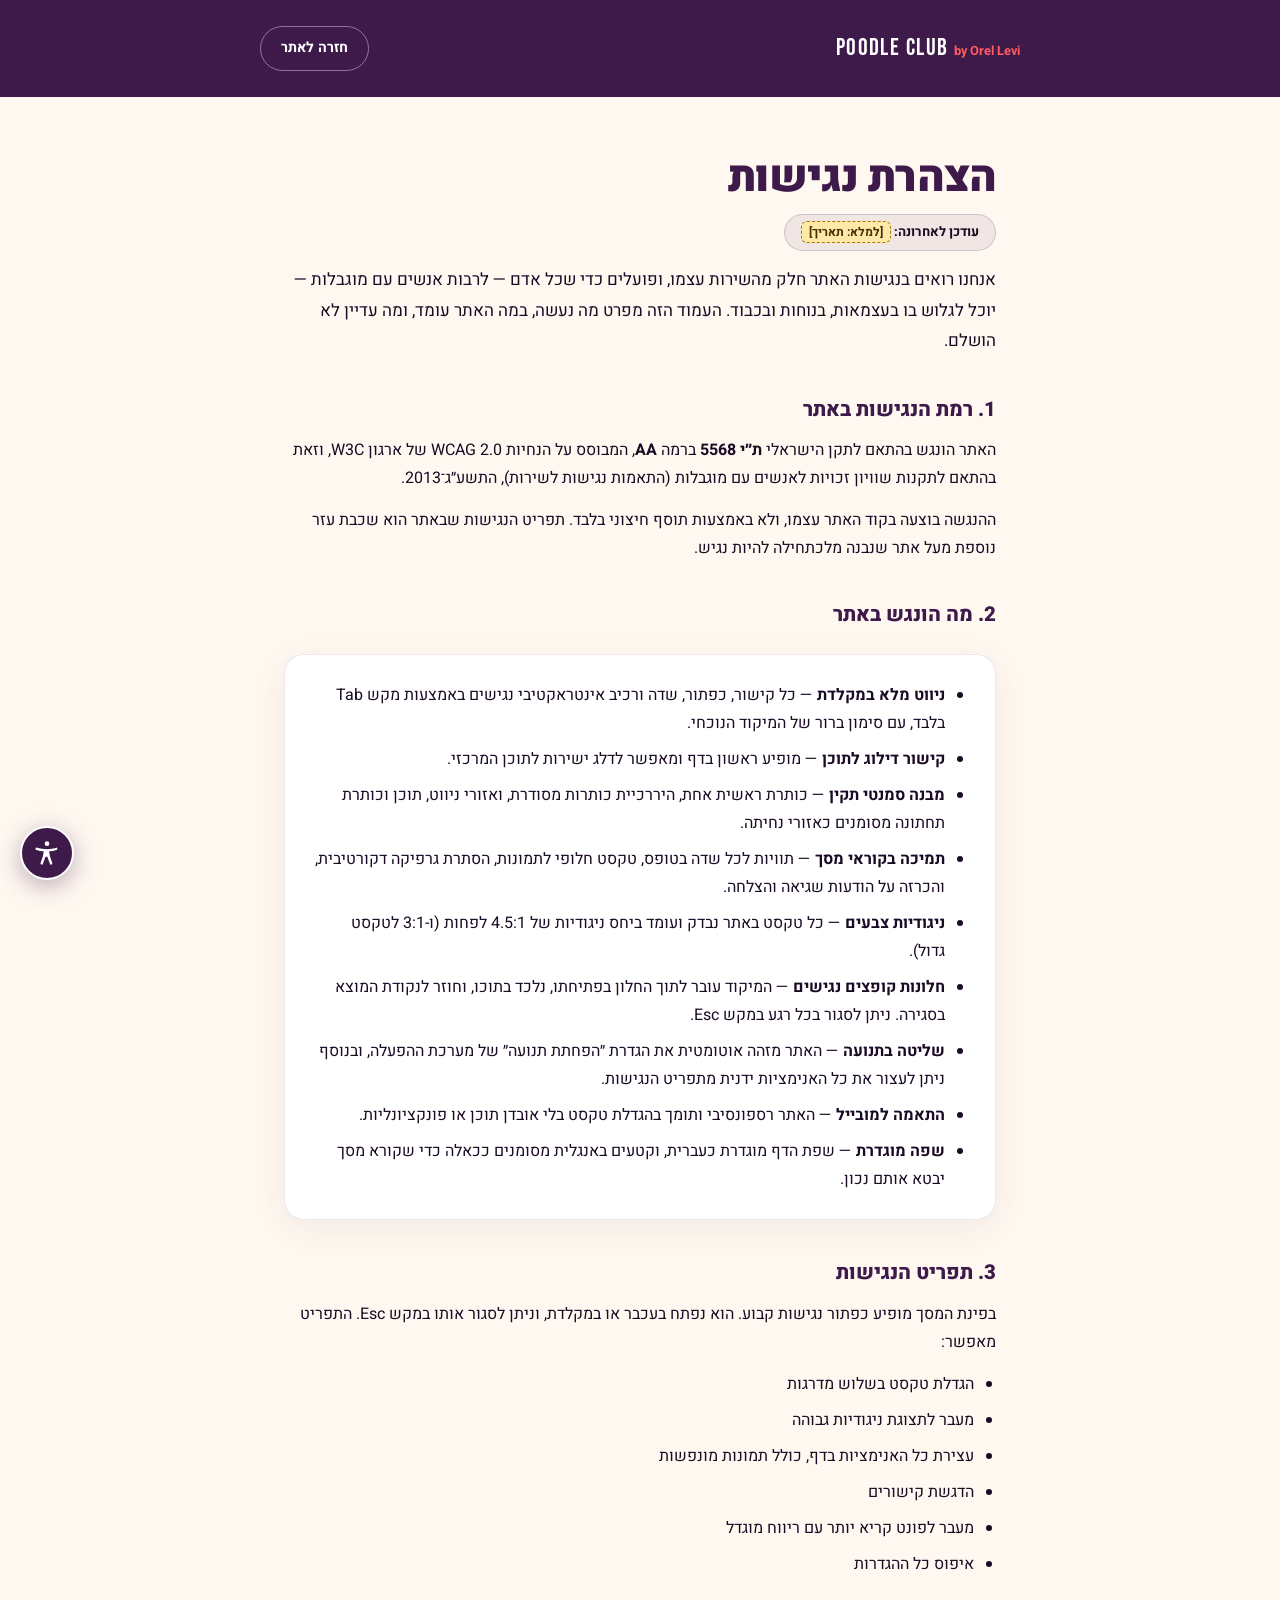
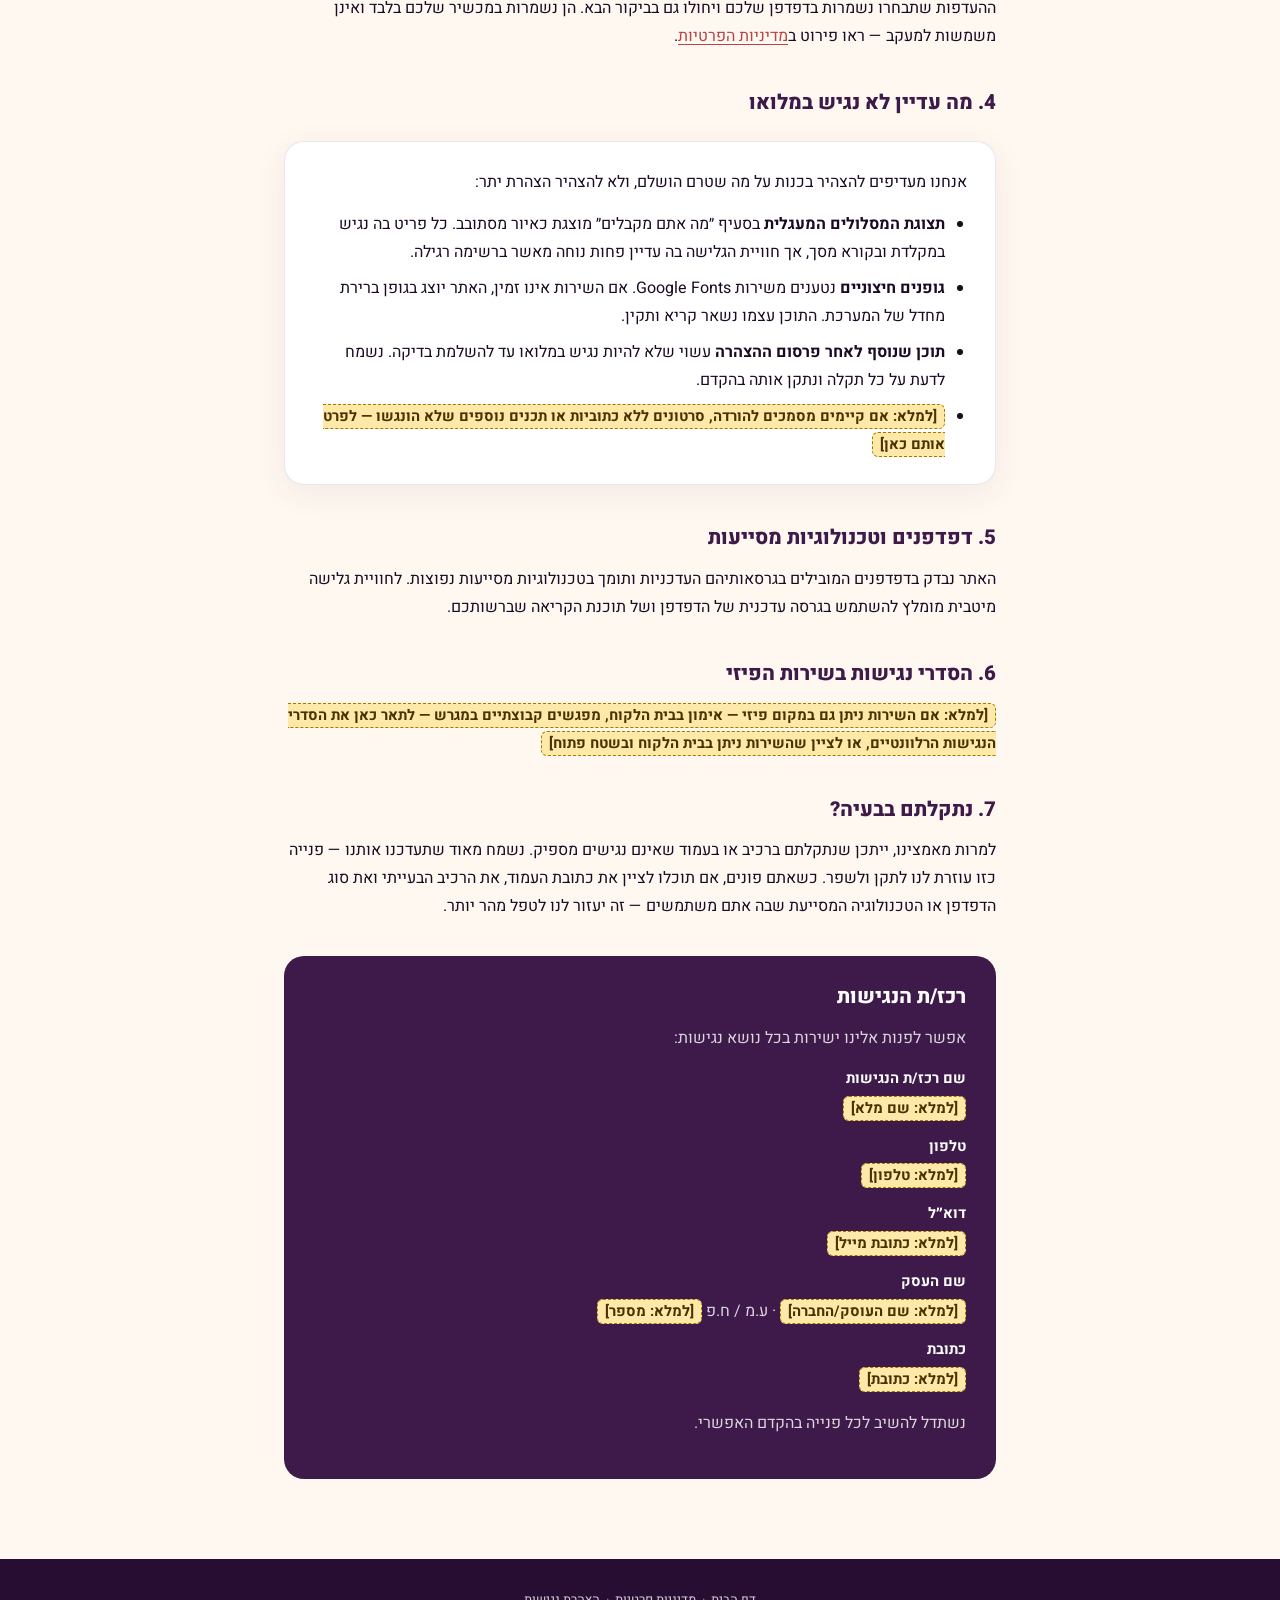
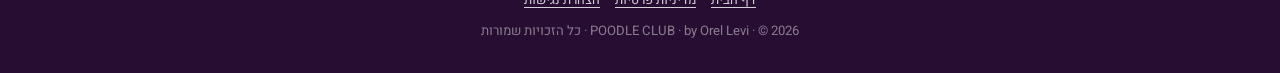
==== accessibility.html @ 8edc3bf0 "Legal compliance: accessibility, privacy and marketing consent Accessibility (IS 5568 / WCAG 2.0 AA)" ====
<!DOCTYPE html>
<html lang="he" dir="rtl">
<head>
  <meta charset="UTF-8">
  <meta name="viewport" content="width=device-width, initial-scale=1.0">
  <meta name="description" content="הצהרת הנגישות של Poodle Club by Orel Levi — רמת הנגישות באתר, מה הונגש, מה עדיין לא, ופרטי רכז הנגישות.">
  <meta name="robots" content="index, follow">
  <title>הצהרת נגישות | Poodle Club by Orel Levi</title>
  <link rel="preconnect" href="https://fonts.googleapis.com">
  <link rel="preconnect" href="https://fonts.gstatic.com" crossorigin>
  <link href="https://fonts.googleapis.com/css2?family=Bebas+Neue&family=Heebo:wght@300;400;500;700;900&display=swap" rel="stylesheet">
  <link rel="stylesheet" href="legal.css">
  <link rel="stylesheet" href="a11y.css">
</head>
<body>

<a class="skip-link" href="#main">דילוג לתוכן הראשי</a>

<header class="lg-head">
  <div class="lg-head-in">
    <div class="lg-logo"><span lang="en">POODLE CLUB</span> <em lang="en">by Orel Levi</em></div>
    <a class="lg-back" href="index.html">חזרה לאתר</a>
  </div>
</header>

<main class="lg-main" id="main">
  <h1 class="lg-title">הצהרת נגישות</h1>
  <p class="lg-updated">עודכן לאחרונה: <span class="todo">[למלא: תאריך]</span></p>

  <p class="lg-lead">
    אנחנו רואים בנגישות האתר חלק מהשירות עצמו, ופועלים כדי שכל אדם — לרבות אנשים עם מוגבלות —
    יוכל לגלוש בו בעצמאות, בנוחות ובכבוד. העמוד הזה מפרט מה נעשה, במה האתר עומד, ומה עדיין לא הושלם.
  </p>

  <h2>1. רמת הנגישות באתר</h2>
  <p>
    האתר הונגש בהתאם לתקן הישראלי <strong>ת״י 5568</strong> ברמה <strong>AA</strong>,
    המבוסס על הנחיות <span lang="en">WCAG 2.0</span> של ארגון <span lang="en">W3C</span>,
    וזאת בהתאם לתקנות שוויון זכויות לאנשים עם מוגבלות (התאמות נגישות לשירות), התשע״ג־2013.
  </p>
  <p>
    ההנגשה בוצעה בקוד האתר עצמו, ולא באמצעות תוסף חיצוני בלבד. תפריט הנגישות שבאתר הוא
    שכבת עזר נוספת מעל אתר שנבנה מלכתחילה להיות נגיש.
  </p>

  <h2>2. מה הונגש באתר</h2>
  <div class="lg-card">
    <ul>
      <li><strong>ניווט מלא במקלדת</strong> — כל קישור, כפתור, שדה ורכיב אינטראקטיבי נגישים באמצעות מקש <span lang="en">Tab</span> בלבד, עם סימון ברור של המיקוד הנוכחי.</li>
      <li><strong>קישור דילוג לתוכן</strong> — מופיע ראשון בדף ומאפשר לדלג ישירות לתוכן המרכזי.</li>
      <li><strong>מבנה סמנטי תקין</strong> — כותרת ראשית אחת, היררכיית כותרות מסודרת, ואזורי ניווט, תוכן וכותרת תחתונה מסומנים כאזורי נחיתה.</li>
      <li><strong>תמיכה בקוראי מסך</strong> — תוויות לכל שדה בטופס, טקסט חלופי לתמונות, הסתרת גרפיקה דקורטיבית, והכרזה על הודעות שגיאה והצלחה.</li>
      <li><strong>ניגודיות צבעים</strong> — כל טקסט באתר נבדק ועומד ביחס ניגודיות של 4.5:1 לפחות (ו-3:1 לטקסט גדול).</li>
      <li><strong>חלונות קופצים נגישים</strong> — המיקוד עובר לתוך החלון בפתיחתו, נלכד בתוכו, וחוזר לנקודת המוצא בסגירה. ניתן לסגור בכל רגע במקש <span lang="en">Esc</span>.</li>
      <li><strong>שליטה בתנועה</strong> — האתר מזהה אוטומטית את הגדרת ״הפחתת תנועה״ של מערכת ההפעלה, ובנוסף ניתן לעצור את כל האנימציות ידנית מתפריט הנגישות.</li>
      <li><strong>התאמה למובייל</strong> — האתר רספונסיבי ותומך בהגדלת טקסט בלי אובדן תוכן או פונקציונליות.</li>
      <li><strong>שפה מוגדרת</strong> — שפת הדף מוגדרת כעברית, וקטעים באנגלית מסומנים ככאלה כדי שקורא מסך יבטא אותם נכון.</li>
    </ul>
  </div>

  <h2>3. תפריט הנגישות</h2>
  <p>
    בפינת המסך מופיע כפתור נגישות קבוע. הוא נפתח בעכבר או במקלדת, וניתן לסגור אותו במקש <span lang="en">Esc</span>.
    התפריט מאפשר:
  </p>
  <ul>
    <li>הגדלת טקסט בשלוש מדרגות</li>
    <li>מעבר לתצוגת ניגודיות גבוהה</li>
    <li>עצירת כל האנימציות בדף, כולל תמונות מונפשות</li>
    <li>הדגשת קישורים</li>
    <li>מעבר לפונט קריא יותר עם ריווח מוגדל</li>
    <li>איפוס כל ההגדרות</li>
  </ul>
  <p>
    ההעדפות שתבחרו נשמרות בדפדפן שלכם ויחולו גם בביקור הבא. הן נשמרות במכשיר שלכם בלבד ואינן משמשות למעקב —
    ראו פירוט ב<a href="privacy.html">מדיניות הפרטיות</a>.
  </p>

  <h2>4. מה עדיין לא נגיש במלואו</h2>
  <div class="lg-card">
    <p>אנחנו מעדיפים להצהיר בכנות על מה שטרם הושלם, ולא להצהיר הצהרת יתר:</p>
    <ul>
      <li>
        <strong>תצוגת המסלולים המעגלית</strong> בסעיף ״מה אתם מקבלים״ מוצגת כאיור מסתובב.
        כל פריט בה נגיש במקלדת ובקורא מסך, אך חוויית הגלישה בה עדיין פחות נוחה מאשר ברשימה רגילה.
      </li>
      <li>
        <strong>גופנים חיצוניים</strong> נטענים משירות <span lang="en">Google Fonts</span>. אם השירות אינו זמין,
        האתר יוצג בגופן ברירת מחדל של המערכת. התוכן עצמו נשאר קריא ותקין.
      </li>
      <li>
        <strong>תוכן שנוסף לאחר פרסום ההצהרה</strong> עשוי שלא להיות נגיש במלואו עד להשלמת בדיקה. נשמח לדעת על כל תקלה ונתקן אותה בהקדם.
      </li>
      <li>
        <span class="todo">[למלא: אם קיימים מסמכים להורדה, סרטונים ללא כתוביות או תכנים נוספים שלא הונגשו — לפרט אותם כאן]</span>
      </li>
    </ul>
  </div>

  <h2>5. דפדפנים וטכנולוגיות מסייעות</h2>
  <p>
    האתר נבדק בדפדפנים המובילים בגרסאותיהם העדכניות ותומך בטכנולוגיות מסייעות נפוצות.
    לחוויית גלישה מיטבית מומלץ להשתמש בגרסה עדכנית של הדפדפן ושל תוכנת הקריאה שברשותכם.
  </p>

  <h2>6. הסדרי נגישות בשירות הפיזי</h2>
  <p>
    <span class="todo">[למלא: אם השירות ניתן גם במקום פיזי — אימון בבית הלקוח, מפגשים קבוצתיים במגרש — לתאר כאן את הסדרי הנגישות הרלוונטיים, או לציין שהשירות ניתן בבית הלקוח ובשטח פתוח]</span>
  </p>

  <h2>7. נתקלתם בבעיה?</h2>
  <p>
    למרות מאמצינו, ייתכן שנתקלתם ברכיב או בעמוד שאינם נגישים מספיק.
    נשמח מאוד שתעדכנו אותנו — פנייה כזו עוזרת לנו לתקן ולשפר.
    כשאתם פונים, אם תוכלו לציין את כתובת העמוד, את הרכיב הבעייתי ואת סוג הדפדפן או הטכנולוגיה המסייעת
    שבה אתם משתמשים — זה יעזור לנו לטפל מהר יותר.
  </p>

  <section class="lg-contact" aria-labelledby="coord-title">
    <h2 id="coord-title">רכז/ת הנגישות</h2>
    <p>אפשר לפנות אלינו ישירות בכל נושא נגישות:</p>
    <dl>
      <dt>שם רכז/ת הנגישות</dt>
      <dd><span class="todo">[למלא: שם מלא]</span></dd>
      <dt>טלפון</dt>
      <dd><span class="todo">[למלא: טלפון]</span></dd>
      <dt>דוא״ל</dt>
      <dd><span class="todo">[למלא: כתובת מייל]</span></dd>
      <dt>שם העסק</dt>
      <dd><span class="todo">[למלא: שם העוסק/החברה]</span> · ע.מ / ח.פ <span class="todo">[למלא: מספר]</span></dd>
      <dt>כתובת</dt>
      <dd><span class="todo">[למלא: כתובת]</span></dd>
    </dl>
    <p style="margin-top:16px">נשתדל להשיב לכל פנייה בהקדם האפשרי.</p>
  </section>
</main>

<footer class="lg-foot">
  <nav aria-label="קישורים משפטיים">
    <a href="index.html">דף הבית</a> ·
    <a href="privacy.html">מדיניות פרטיות</a> ·
    <a href="accessibility.html" aria-current="page">הצהרת נגישות</a>
  </nav>
  <div><span lang="en">POODLE CLUB</span> · <span lang="en">by Orel Levi</span> · © 2026 · כל הזכויות שמורות</div>
</footer>

<script src="a11y.js" defer></script>
</body>
</html>
---- legal.css ----
/* ═══════════════════════════════════════════════════════════════════════
   Shared styling for the legal pages (privacy.html, accessibility.html)
   Same tokens and type as index.html, laid out as a plain reading page.
   ═══════════════════════════════════════════════════════════════════════ */
:root {
  --cream:      #FFF8F0;
  --cream-2:    #FFF2E4;
  --sand:       #F5E4CC;
  --coral:      #FF5A5F;
  --coral-dk:   #E03D42;
  --coral-btn:  #CC484C;
  --coral-text: #BA4245;
  --plum:       #3D1A4A;
  --plum-dk:    #280D33;
  --mint:       #8FE8C4;
  --mint-lt:    #C5F5E2;
  --text-dark:  #1A0A24;
  --text-mid:   rgba(26,10,36,0.65);
  --white:      #FFFFFF;

  --font-display: 'Bebas Neue', Georgia, sans-serif;
  --font: 'Heebo', sans-serif;
  --wrap: min(760px, 92vw);
  --r: 20px;
  --r-sm: 12px;
  --r-pill: 100px;
  --t-f: .18s ease;
  --t-spring: .45s cubic-bezier(0.34,1.56,0.64,1);
}

*, *::before, *::after { box-sizing: border-box; margin: 0; padding: 0; }
html { direction: rtl; font-size: 16px; scroll-behavior: smooth; }
body {
  font-family: var(--font);
  background: var(--cream);
  color: var(--text-dark);
  text-align: right;
  line-height: 1.75;
  overflow-x: hidden;
}
a { color: var(--coral-text); text-decoration: underline; text-underline-offset: 3px; }
a:hover { color: var(--coral-dk); }
img { display: block; max-width: 100%; }
button { cursor: pointer; border: none; background: none; font-family: var(--font); }

/* ─── Header ─────────────────────────────────────────────────────────── */
.lg-head {
  background: var(--plum);
  padding: 26px 24px;
}
.lg-head-in {
  max-width: var(--wrap); margin: 0 auto;
  display: flex; align-items: center; justify-content: space-between; gap: 16px;
}
.lg-logo {
  font-family: var(--font-display);
  font-size: 1.5rem; letter-spacing: .06em;
  color: var(--white);
}
.lg-logo em { color: var(--coral); font-style: normal; font-family: var(--font); font-size: .8rem; font-weight: 700; letter-spacing: 0; }
.lg-back {
  color: var(--white); text-decoration: none;
  border: 1.5px solid rgba(255,255,255,.4);
  border-radius: var(--r-pill);
  padding: 9px 20px; font-size: .88rem; font-weight: 700;
  transition: background var(--t-f), border-color var(--t-f);
  white-space: nowrap;
}
.lg-back:hover { background: rgba(255,255,255,.14); border-color: var(--white); color: var(--white); }

/* ─── Body ───────────────────────────────────────────────────────────── */
.lg-main { max-width: var(--wrap); margin: 0 auto; padding: 56px 24px 80px; }

.lg-title {
  font-size: clamp(1.9rem, 4.5vw, 2.7rem);
  font-weight: 900; color: var(--plum);
  line-height: 1.15; letter-spacing: -.02em;
  margin-bottom: 12px;
}
.lg-updated {
  display: inline-block;
  font-size: .82rem; font-weight: 700; color: var(--plum);
  background: rgba(61,26,74,.08);
  border: 1px solid rgba(61,26,74,.18);
  border-radius: var(--r-pill);
  padding: 6px 16px; margin-bottom: 28px;
}
.lg-lead {
  font-size: 1.06rem; color: var(--text-mid);
  line-height: 1.8; margin-bottom: 36px;
}

.lg-main h2 {
  font-size: 1.28rem; font-weight: 800; color: var(--plum);
  margin: 40px 0 12px; line-height: 1.35;
}
.lg-main h3 {
  font-size: 1.02rem; font-weight: 700; color: var(--plum);
  margin: 24px 0 8px;
}
.lg-main p { margin-bottom: 14px; color: var(--text-dark); }
.lg-main ul, .lg-main ol { margin: 0 0 16px; padding-inline-start: 22px; }
.lg-main li { margin-bottom: 8px; }
.lg-main strong { font-weight: 700; }

.lg-card {
  background: var(--white);
  border: 1.5px solid rgba(61,26,74,.1);
  border-radius: var(--r);
  padding: 26px 28px;
  margin: 24px 0;
  box-shadow: 0 8px 32px rgba(61,26,74,.07);
}
.lg-card h2, .lg-card h3 { margin-top: 0; }
.lg-card :last-child { margin-bottom: 0; }

.lg-note {
  background: rgba(255,90,95,.07);
  border-inline-start: 3px solid var(--coral-btn);
  border-radius: var(--r-sm);
  padding: 16px 18px; margin: 20px 0;
  font-size: .94rem;
}

.lg-contact {
  background: var(--plum); color: var(--white);
  border-radius: var(--r); padding: 28px 30px; margin-top: 36px;
}
.lg-contact h2 { color: var(--white); margin-top: 0; }
.lg-contact p { color: rgba(255,255,255,.82); }
.lg-contact a { color: var(--mint); }
.lg-contact a:hover { color: var(--mint-lt); }
.lg-contact dl { margin-top: 12px; }
.lg-contact dt { font-weight: 700; color: var(--white); margin-top: 12px; font-size: .92rem; }
.lg-contact dd { color: rgba(255,255,255,.82); margin: 2px 0 0; }

/* placeholder marker — nothing goes live while these are still visible */
.todo {
  background: #FFE9A8; color: #4A3200;
  border: 1px dashed #A37A00; border-radius: 6px;
  padding: 1px 7px; font-weight: 700; font-size: .92em;
}

/* ─── Footer ─────────────────────────────────────────────────────────── */
.lg-foot {
  background: var(--plum-dk); color: rgba(255,255,255,.46);
  text-align: center; padding: 30px 24px;
  font-size: .82rem;
}
.lg-foot a { color: rgba(255,255,255,.8); }
.lg-foot a:hover { color: var(--white); }
.lg-foot nav { margin-bottom: 8px; display: flex; gap: 6px; justify-content: center; flex-wrap: wrap; }

@media (max-width: 560px) {
  .lg-head-in { flex-direction: column; align-items: flex-start; }
  .lg-main { padding: 40px 20px 64px; }
  .lg-card { padding: 22px 20px; }
  .lg-contact { padding: 24px 20px; }
}
---- a11y.css ----
/* ═══════════════════════════════════════════════════════════════════════
   Accessibility layer — shared by every page on poodleclub.co.il
   Skip link · focus indicators · reduced motion · accessibility widget
   Expects these custom properties on :root —
   --plum --white --cream --cream-2 --text-dark --text-mid --coral-dk
   --coral-text --mint --mint-lt --font --r --r-sm --r-pill --t-f --t-spring
   ═══════════════════════════════════════════════════════════════════════ */

/* ─── Skip link (WCAG 2.4.1) ─────────────────────────────────────────── */
.skip-link {
  position: absolute; inset-inline-start: 16px; top: -100px;
  z-index: 2000;
  background: var(--plum); color: var(--white);
  padding: 12px 24px; border-radius: var(--r-sm);
  font-weight: 700; font-size: 1rem;
  transition: top .18s ease;
}
.skip-link:focus { top: 16px; }

/* ─── Focus indicator (WCAG 2.4.7) ───────────────────────────────────
   --coral-dk holds >=3:1 against every surface used on the site:
   cream 4.06 · sand 3.43 · white 4.27 · plum 3.40 · plum-dk 4.11        */
a:focus-visible,
button:focus-visible,
input:focus-visible,
select:focus-visible,
textarea:focus-visible,
[tabindex]:focus-visible {
  outline: 3px solid var(--coral-dk);
  outline-offset: 3px;
}
:focus:not(:focus-visible) { outline: none; }

.sr-only {
  position: absolute; width: 1px; height: 1px;
  padding: 0; margin: -1px; overflow: hidden;
  clip: rect(0 0 0 0); clip-path: inset(50%); white-space: nowrap; border: 0;
}

/* ─── Reduced motion (WCAG 2.2.2 / 2.3.1) ────────────────────────────── */
@media (prefers-reduced-motion: reduce) {
  html { scroll-behavior: auto; }
  *, *::before, *::after {
    animation-duration: .001ms !important;
    animation-iteration-count: 1 !important;
    transition-duration: .001ms !important;
  }
}
html.no-motion { scroll-behavior: auto; }
html.no-motion *, html.no-motion *::before, html.no-motion *::after {
  animation-duration: .001ms !important;
  animation-iteration-count: 1 !important;
  transition-duration: .001ms !important;
}
html.no-motion .rv, html.no-motion .rv-left, html.no-motion .rv-right {
  opacity: 1 !important; transform: none !important;
}

/* ─── Widget ─────────────────────────────────────────────────────────── */
#a11y-btn {
  position: fixed; inset-inline-end: 20px; bottom: 20px; z-index: 1500;
  width: 54px; height: 54px; border-radius: 50%;
  background: var(--plum); color: var(--white);
  display: flex; align-items: center; justify-content: center;
  box-shadow: 0 6px 24px rgba(61,26,74,.34);
  border: 2px solid var(--white); cursor: pointer;
  transition: transform var(--t-spring, .45s cubic-bezier(.34,1.56,.64,1));
}
#a11y-btn:hover { transform: scale(1.08); }
#a11y-btn svg { width: 28px; height: 28px; }

#a11y-panel {
  position: fixed; inset-inline-end: 20px; bottom: 86px; z-index: 1500;
  width: min(310px, calc(100vw - 40px));
  background: var(--white); color: var(--text-dark);
  border-radius: var(--r); border: 1.5px solid rgba(61,26,74,.14);
  box-shadow: 0 20px 60px rgba(61,26,74,.26);
  padding: 18px; display: none; text-align: right;
}
#a11y-panel[data-open="1"] { display: block; }
#a11y-panel h2 { font-size: 1rem; font-weight: 800; color: var(--plum); margin-bottom: 4px; }
#a11y-panel .a11y-hint { font-size: .78rem; color: var(--text-mid); margin-bottom: 14px; line-height: 1.55; }

.a11y-opt {
  display: flex; align-items: center; gap: 10px; width: 100%;
  padding: 11px 12px; margin-bottom: 7px;
  border-radius: var(--r-sm); border: 1.5px solid rgba(61,26,74,.14);
  background: var(--cream); color: var(--text-dark);
  font-family: var(--font); font-size: .9rem; font-weight: 600;
  text-align: start; cursor: pointer;
}
.a11y-opt:hover { border-color: var(--plum); background: var(--cream-2); }
.a11y-opt[aria-pressed="true"] { background: var(--plum); color: var(--white); border-color: var(--plum); }
.a11y-opt .a11y-state { margin-inline-start: auto; font-size: .74rem; opacity: .85; font-weight: 700; }
#a11y-reset { justify-content: center; background: none; border-style: dashed; }

#a11y-panel .a11y-link {
  display: block; margin-top: 12px; padding-top: 12px;
  border-top: 1px solid rgba(61,26,74,.12);
  font-size: .84rem; font-weight: 700; color: var(--coral-text);
}
#a11y-panel .a11y-link:hover { text-decoration: underline; }

/* ─── User preferences ───────────────────────────────────────────────── */
/* the pages are sized in rem, so the root size scales everything */
html.a11y-fs1 { font-size: 17.6px; }
html.a11y-fs2 { font-size: 19.2px; }
html.a11y-fs3 { font-size: 20.8px; }

html.a11y-links a:not(.btn):not(.skip-link):not(#a11y-btn) {
  text-decoration: underline !important; text-underline-offset: 3px;
  font-weight: 700 !important;
}
html.a11y-links a.btn { outline: 2px dashed currentColor; outline-offset: 3px; }

html.a11y-font, html.a11y-font body, html.a11y-font * {
  font-family: Arial, "Segoe UI", sans-serif !important;
  letter-spacing: .02em !important;
  word-spacing: .08em !important;
}

html.a11y-contrast body,
html.a11y-contrast section,
html.a11y-contrast footer,
html.a11y-contrast header,
html.a11y-contrast #nav,
html.a11y-contrast .p-box,
html.a11y-contrast #a11y-panel { background: #000 !important; color: #fff !important; }
html.a11y-contrast #hero::before,
html.a11y-contrast #hero-grad-bg,
html.a11y-contrast .wave,
html.a11y-contrast .ticker,
html.a11y-contrast #orbit-ring { display: none !important; }
html.a11y-contrast *:not(#a11y-btn):not(#a11y-btn *) {
  background-image: none !important;
  box-shadow: none !important;
  color: #fff !important;
  border-color: #fff !important;
}
html.a11y-contrast .btn,
html.a11y-contrast button:not(#a11y-btn),
html.a11y-contrast .a11y-opt {
  background: #000 !important; color: #ff0 !important; border: 2px solid #ff0 !important;
}
html.a11y-contrast a { color: #ff0 !important; text-decoration: underline !important; }
html.a11y-contrast img, html.a11y-contrast canvas { filter: grayscale(1) contrast(1.25); }
html.a11y-contrast input, html.a11y-contrast select {
  background: #000 !important; color: #fff !important; border: 2px solid #fff !important;
}
html.a11y-contrast ::placeholder { color: #ddd !important; }
html.a11y-contrast #a11y-btn { background: #000 !important; color: #ff0 !important; border-color: #ff0 !important; }

@media (max-width: 480px) {
  #a11y-btn { width: 48px; height: 48px; bottom: 14px; inset-inline-end: 14px; }
  #a11y-panel { bottom: 74px; inset-inline-end: 14px; }
}
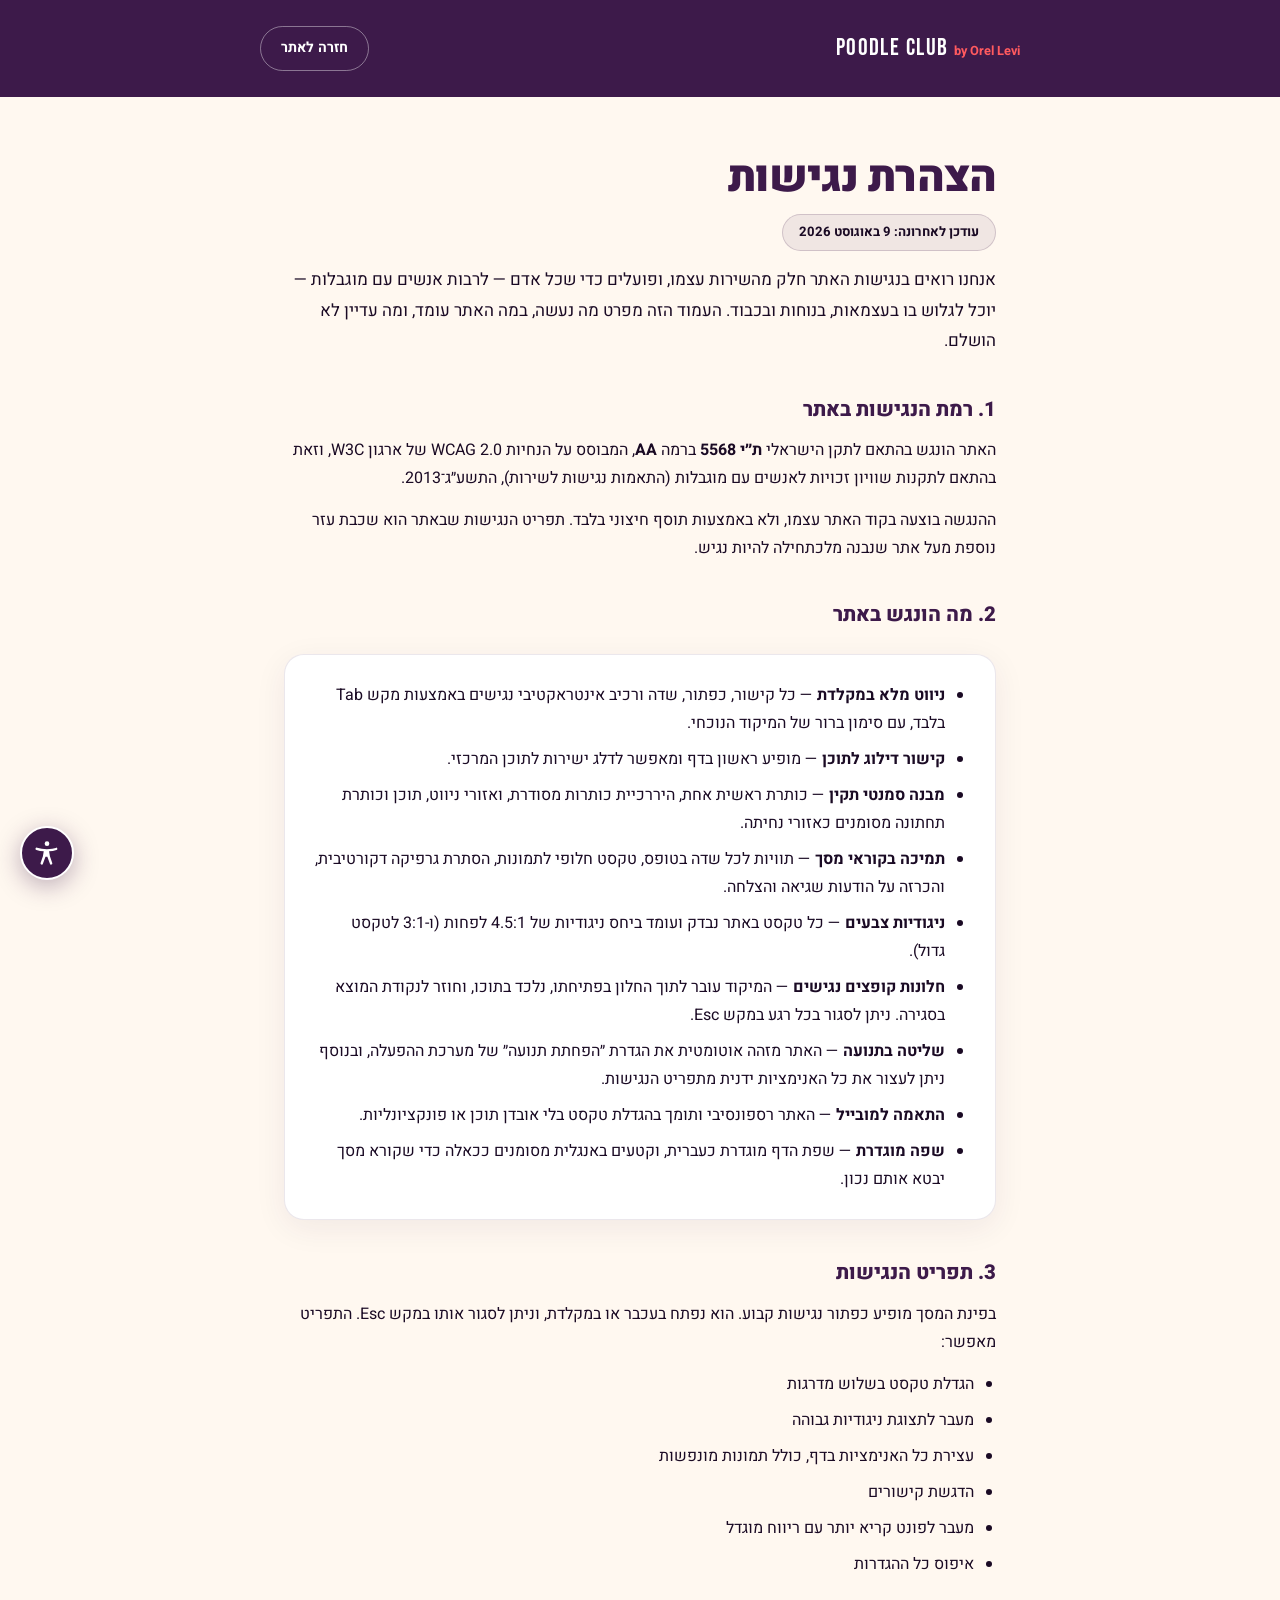
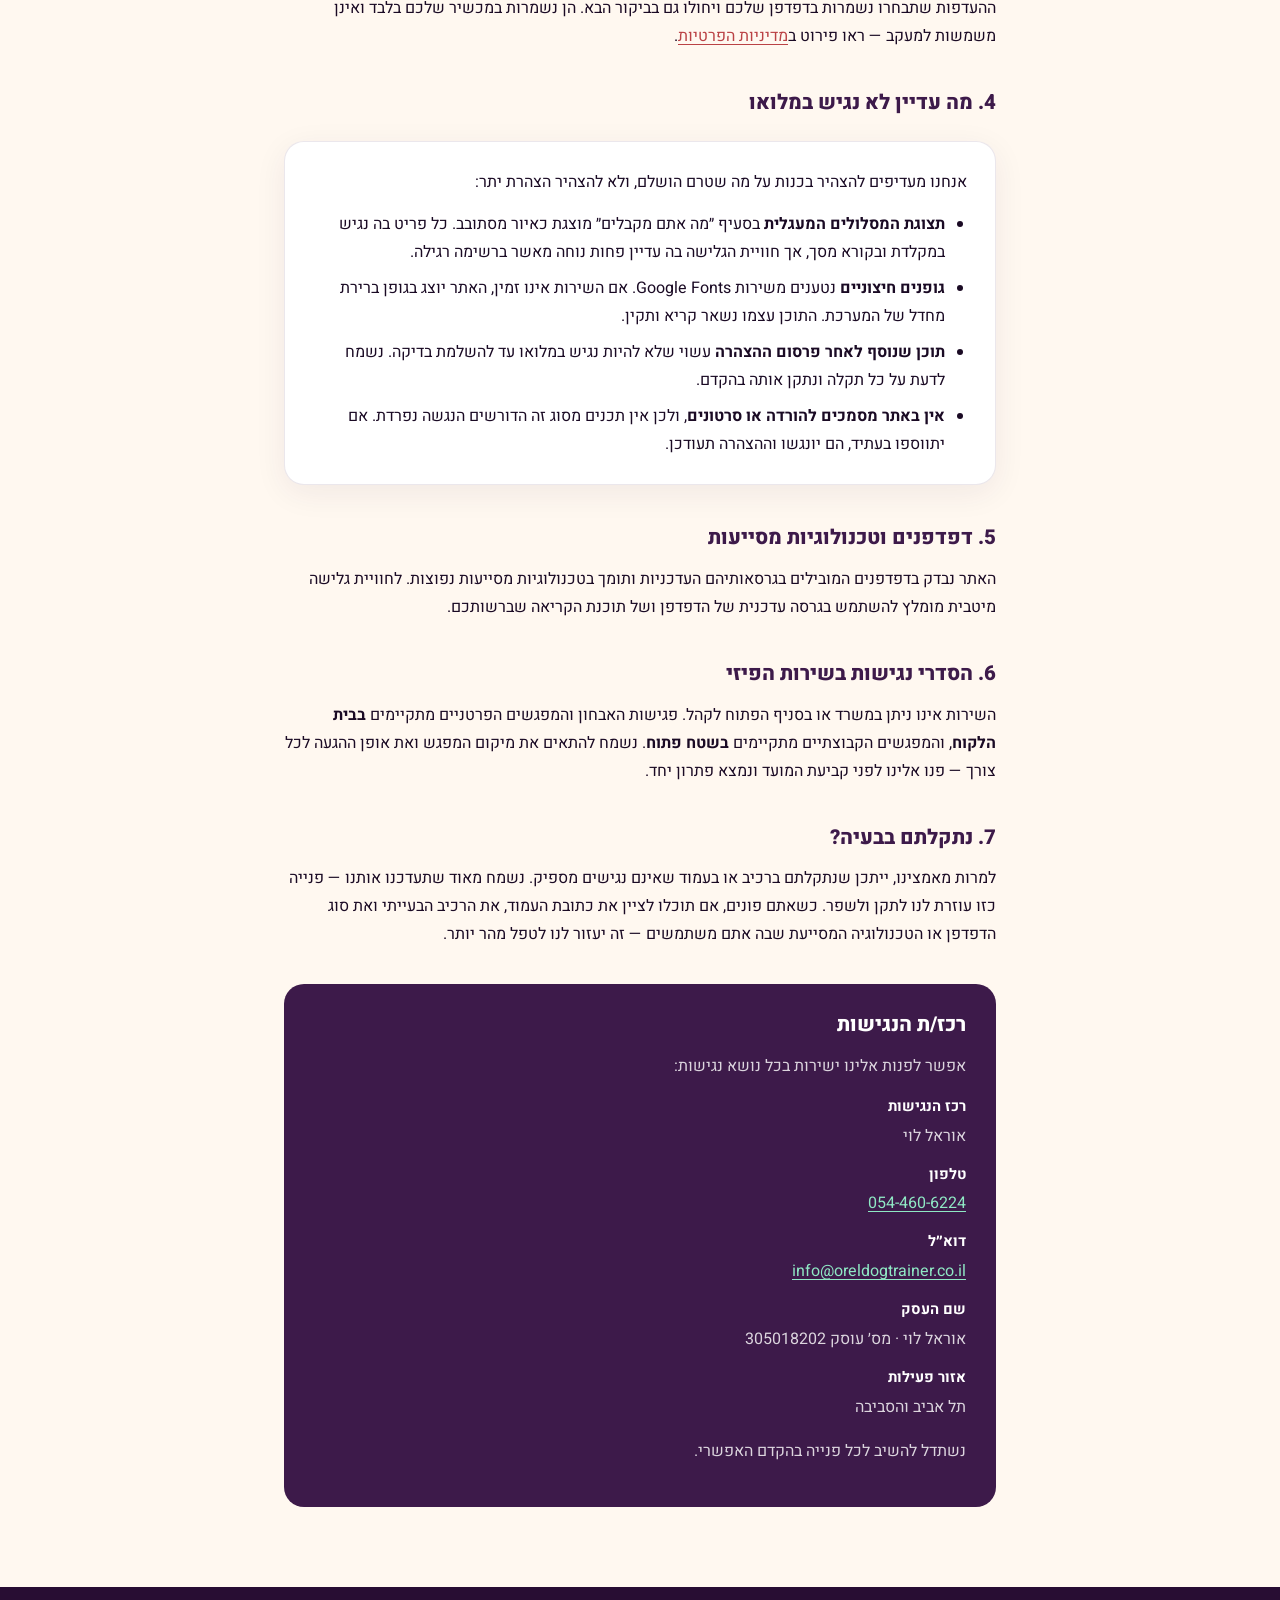
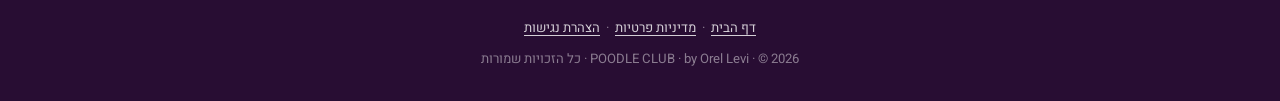
==== commit 38194a25: "Fill in business identification on the legal pages Orel Levi, business no. 305018202, Tel Aviv area," ====
--- a/accessibility.html
+++ b/accessibility.html
@@ -25,7 +25,7 @@
 
 <main class="lg-main" id="main">
   <h1 class="lg-title">הצהרת נגישות</h1>
-  <p class="lg-updated">עודכן לאחרונה: <span class="todo">[למלא: תאריך]</span></p>
+  <p class="lg-updated">עודכן לאחרונה: 9 באוגוסט 2026</p>
 
   <p class="lg-lead">
     אנחנו רואים בנגישות האתר חלק מהשירות עצמו, ופועלים כדי שכל אדם — לרבות אנשים עם מוגבלות —
@@ -92,7 +92,8 @@
         <strong>תוכן שנוסף לאחר פרסום ההצהרה</strong> עשוי שלא להיות נגיש במלואו עד להשלמת בדיקה. נשמח לדעת על כל תקלה ונתקן אותה בהקדם.
       </li>
       <li>
-        <span class="todo">[למלא: אם קיימים מסמכים להורדה, סרטונים ללא כתוביות או תכנים נוספים שלא הונגשו — לפרט אותם כאן]</span>
+        <strong>אין באתר מסמכים להורדה או סרטונים</strong>, ולכן אין תכנים מסוג זה הדורשים הנגשה נפרדת.
+        אם יתווספו בעתיד, הם יונגשו וההצהרה תעודכן.
       </li>
     </ul>
   </div>
@@ -105,7 +106,9 @@
 
   <h2>6. הסדרי נגישות בשירות הפיזי</h2>
   <p>
-    <span class="todo">[למלא: אם השירות ניתן גם במקום פיזי — אימון בבית הלקוח, מפגשים קבוצתיים במגרש — לתאר כאן את הסדרי הנגישות הרלוונטיים, או לציין שהשירות ניתן בבית הלקוח ובשטח פתוח]</span>
+    השירות אינו ניתן במשרד או בסניף הפתוח לקהל. פגישות האבחון והמפגשים הפרטניים מתקיימים
+    <strong>בבית הלקוח</strong>, והמפגשים הקבוצתיים מתקיימים <strong>בשטח פתוח</strong>.
+    נשמח להתאים את מיקום המפגש ואת אופן ההגעה לכל צורך — פנו אלינו לפני קביעת המועד ונמצא פתרון יחד.
   </p>
 
   <h2>7. נתקלתם בבעיה?</h2>
@@ -120,16 +123,16 @@
     <h2 id="coord-title">רכז/ת הנגישות</h2>
     <p>אפשר לפנות אלינו ישירות בכל נושא נגישות:</p>
     <dl>
-      <dt>שם רכז/ת הנגישות</dt>
-      <dd><span class="todo">[למלא: שם מלא]</span></dd>
+      <dt>רכז הנגישות</dt>
+      <dd>אוראל לוי</dd>
       <dt>טלפון</dt>
-      <dd><span class="todo">[למלא: טלפון]</span></dd>
+      <dd><a href="tel:+972544606224" dir="ltr">054-460-6224</a></dd>
       <dt>דוא״ל</dt>
-      <dd><span class="todo">[למלא: כתובת מייל]</span></dd>
+      <dd><a href="mailto:info@oreldogtrainer.co.il" dir="ltr">info@oreldogtrainer.co.il</a></dd>
       <dt>שם העסק</dt>
-      <dd><span class="todo">[למלא: שם העוסק/החברה]</span> · ע.מ / ח.פ <span class="todo">[למלא: מספר]</span></dd>
-      <dt>כתובת</dt>
-      <dd><span class="todo">[למלא: כתובת]</span></dd>
+      <dd>אוראל לוי · מס׳ עוסק <span dir="ltr">305018202</span></dd>
+      <dt>אזור פעילות</dt>
+      <dd>תל אביב והסביבה</dd>
     </dl>
     <p style="margin-top:16px">נשתדל להשיב לכל פנייה בהקדם האפשרי.</p>
   </section>
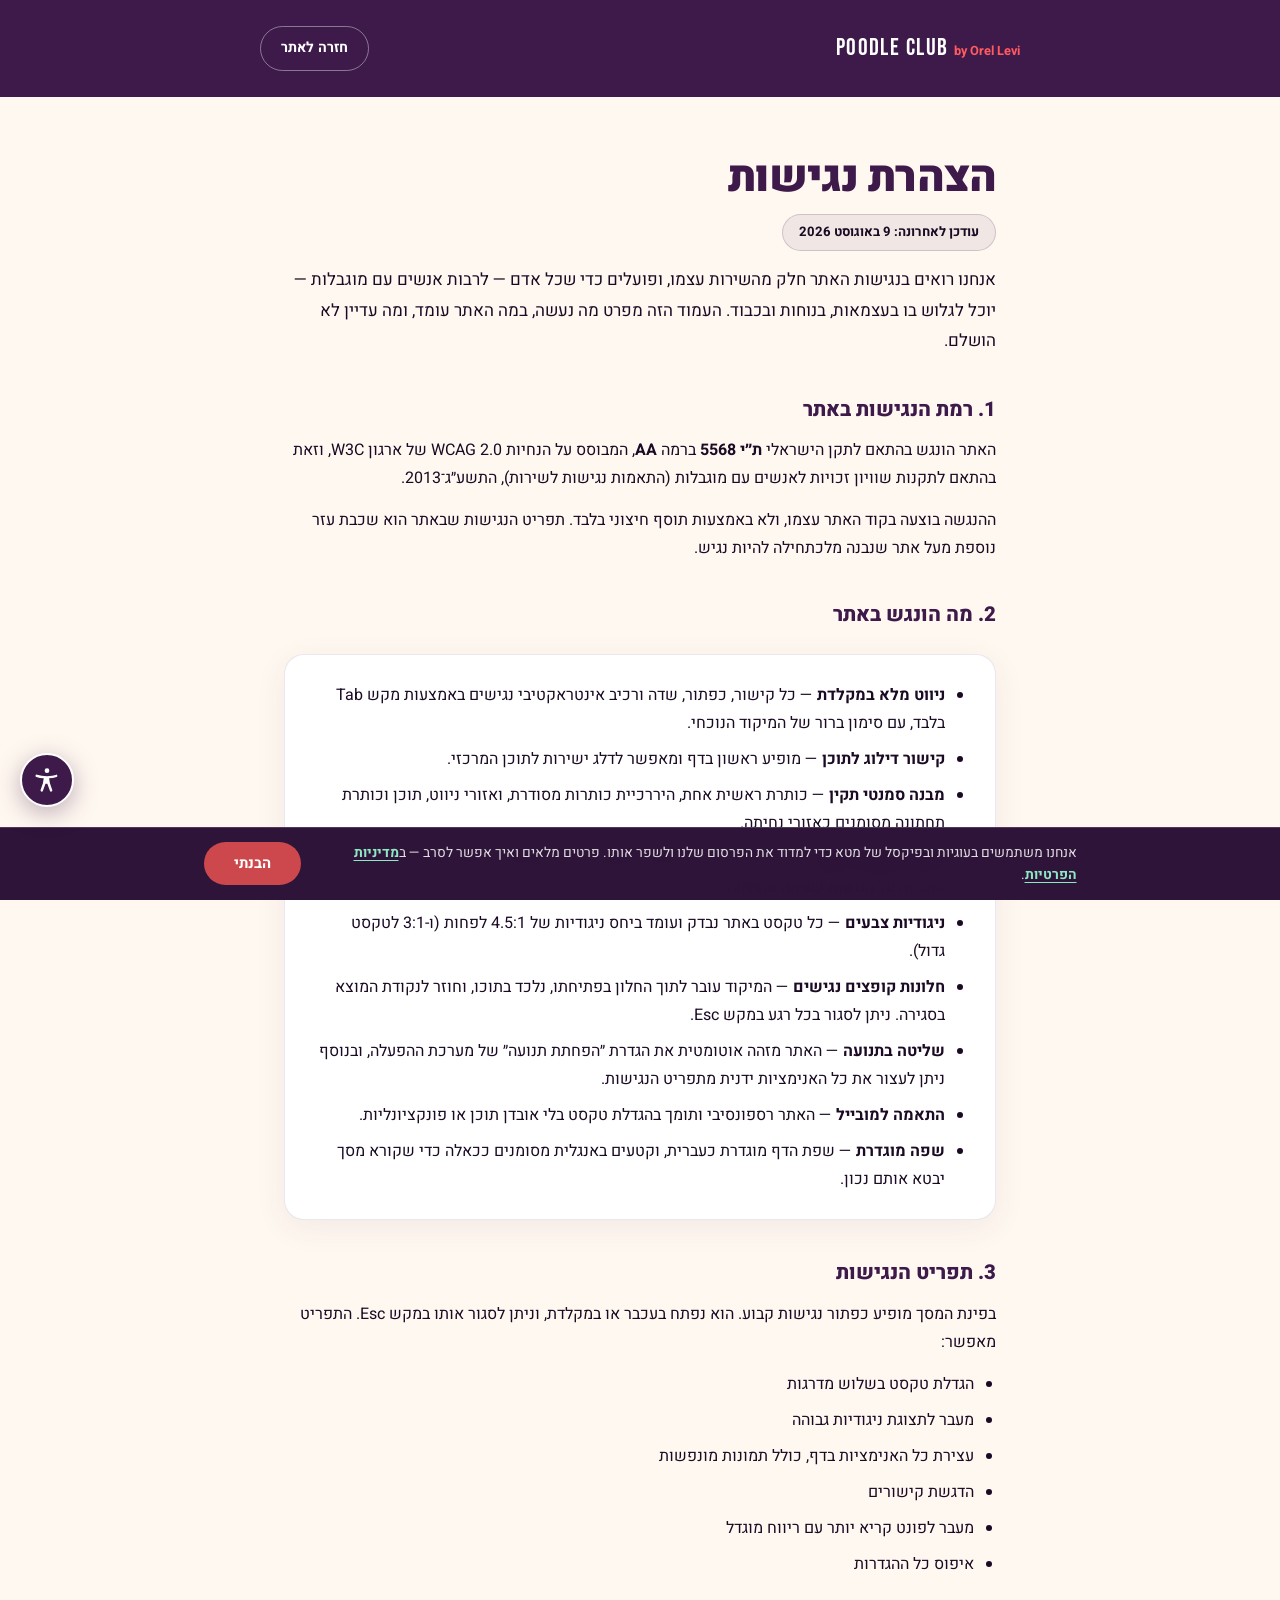
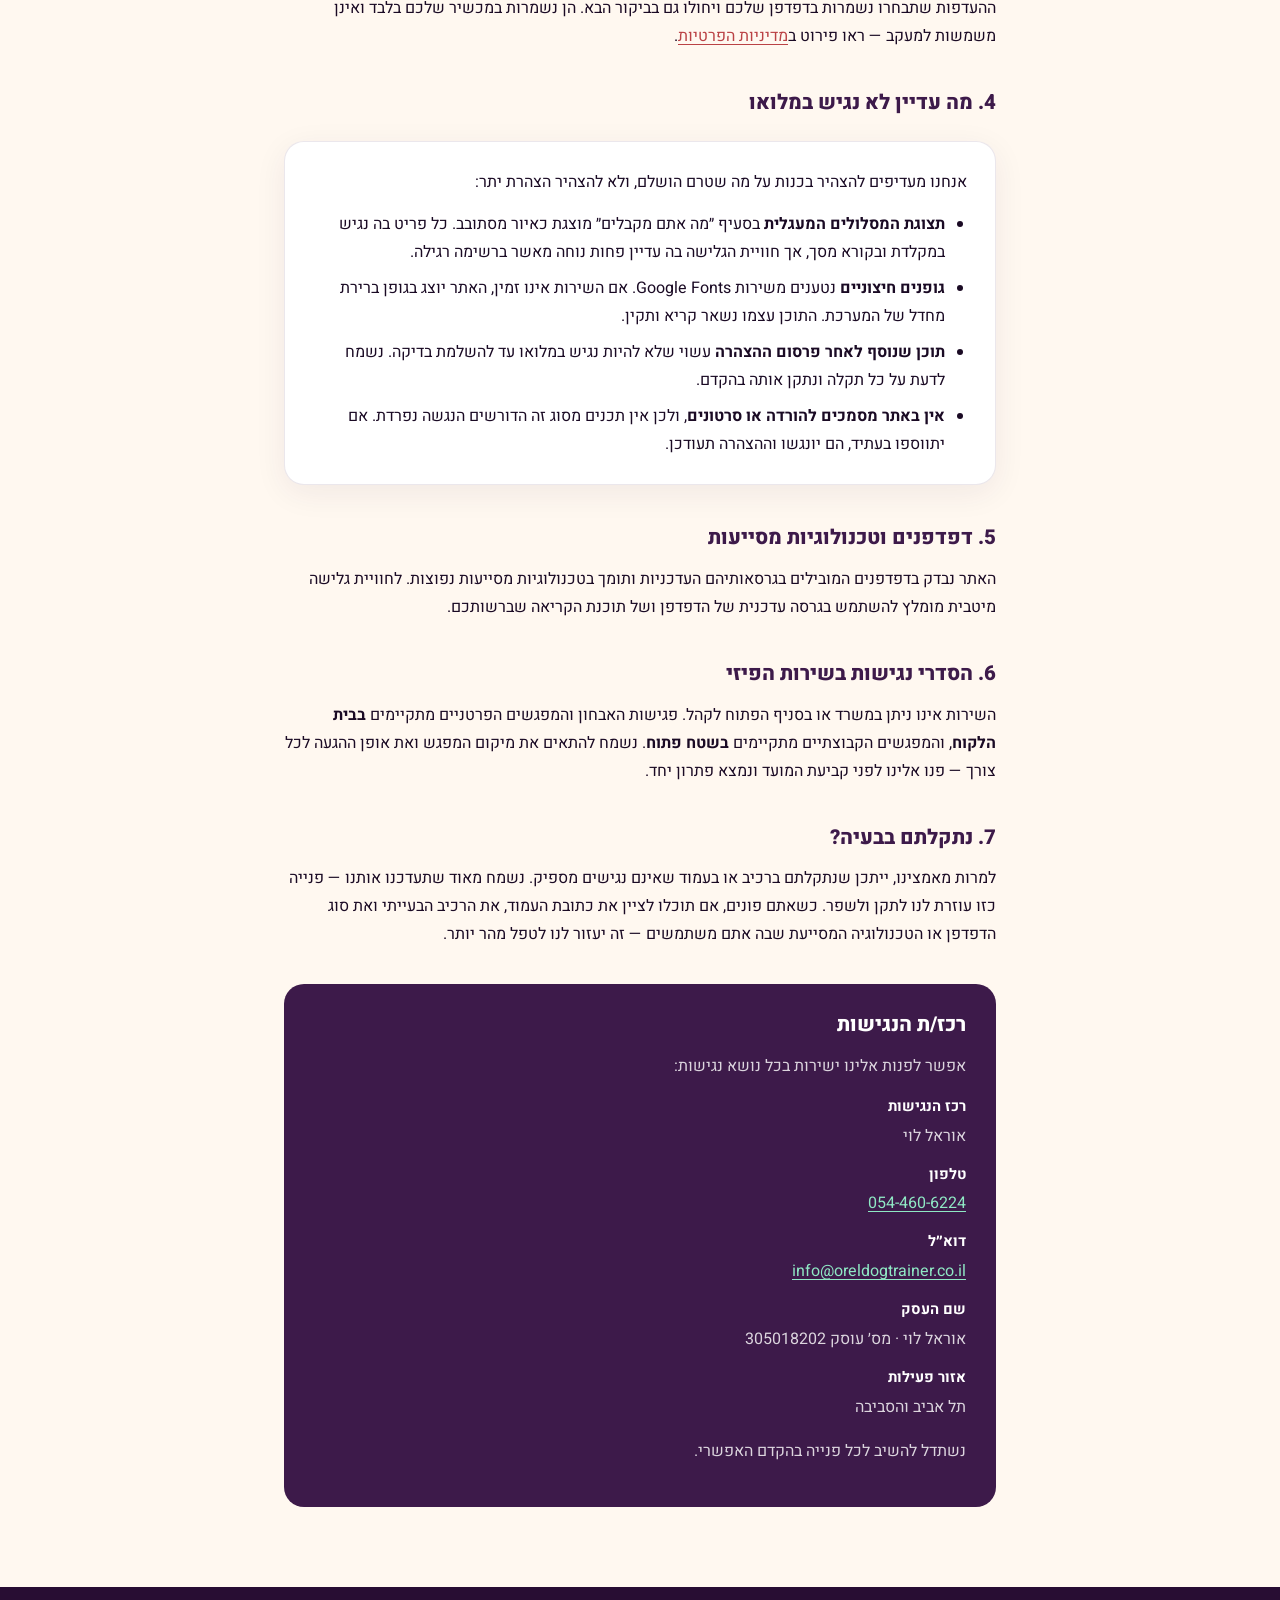
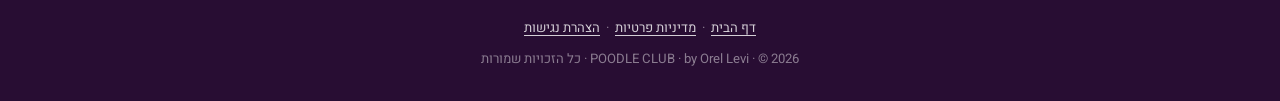
==== commit c978762c: "Add Meta pixel, Lead event and a city field The poodle campaign is optimised for OFFSITE_CONVERSIONS" ====
--- a/accessibility.html
+++ b/accessibility.html
@@ -11,8 +11,24 @@
   <link href="https://fonts.googleapis.com/css2?family=Bebas+Neue&family=Heebo:wght@300;400;500;700;900&display=swap" rel="stylesheet">
   <link rel="stylesheet" href="legal.css">
   <link rel="stylesheet" href="a11y.css">
+  <!-- Meta Pixel Code -->
+  <script>
+  !function(f,b,e,v,n,t,s)
+  {if(f.fbq)return;n=f.fbq=function(){n.callMethod?
+  n.callMethod.apply(n,arguments):n.queue.push(arguments)};
+  if(!f._fbq)f._fbq=n;n.push=n;n.loaded=!0;n.version='2.0';
+  n.queue=[];t=b.createElement(e);t.async=!0;
+  t.src=v;s=b.getElementsByTagName(e)[0];
+  s.parentNode.insertBefore(t,s)}(window, document,'script',
+  'https://connect.facebook.net/en_US/fbevents.js');
+  fbq('init', '2182036655575688');
+  fbq('track', 'PageView');
+  </script>
+  <!-- End Meta Pixel Code -->
 </head>
 <body>
+<noscript><img height="1" width="1" style="display:none" alt=""
+  src="https://www.facebook.com/tr?id=2182036655575688&ev=PageView&noscript=1"></noscript>
 
 <a class="skip-link" href="#main">דילוג לתוכן הראשי</a>
 
@@ -148,5 +164,6 @@
 </footer>
 
 <script src="a11y.js" defer></script>
+<script src="cookie-notice.js" defer></script>
 </body>
 </html>
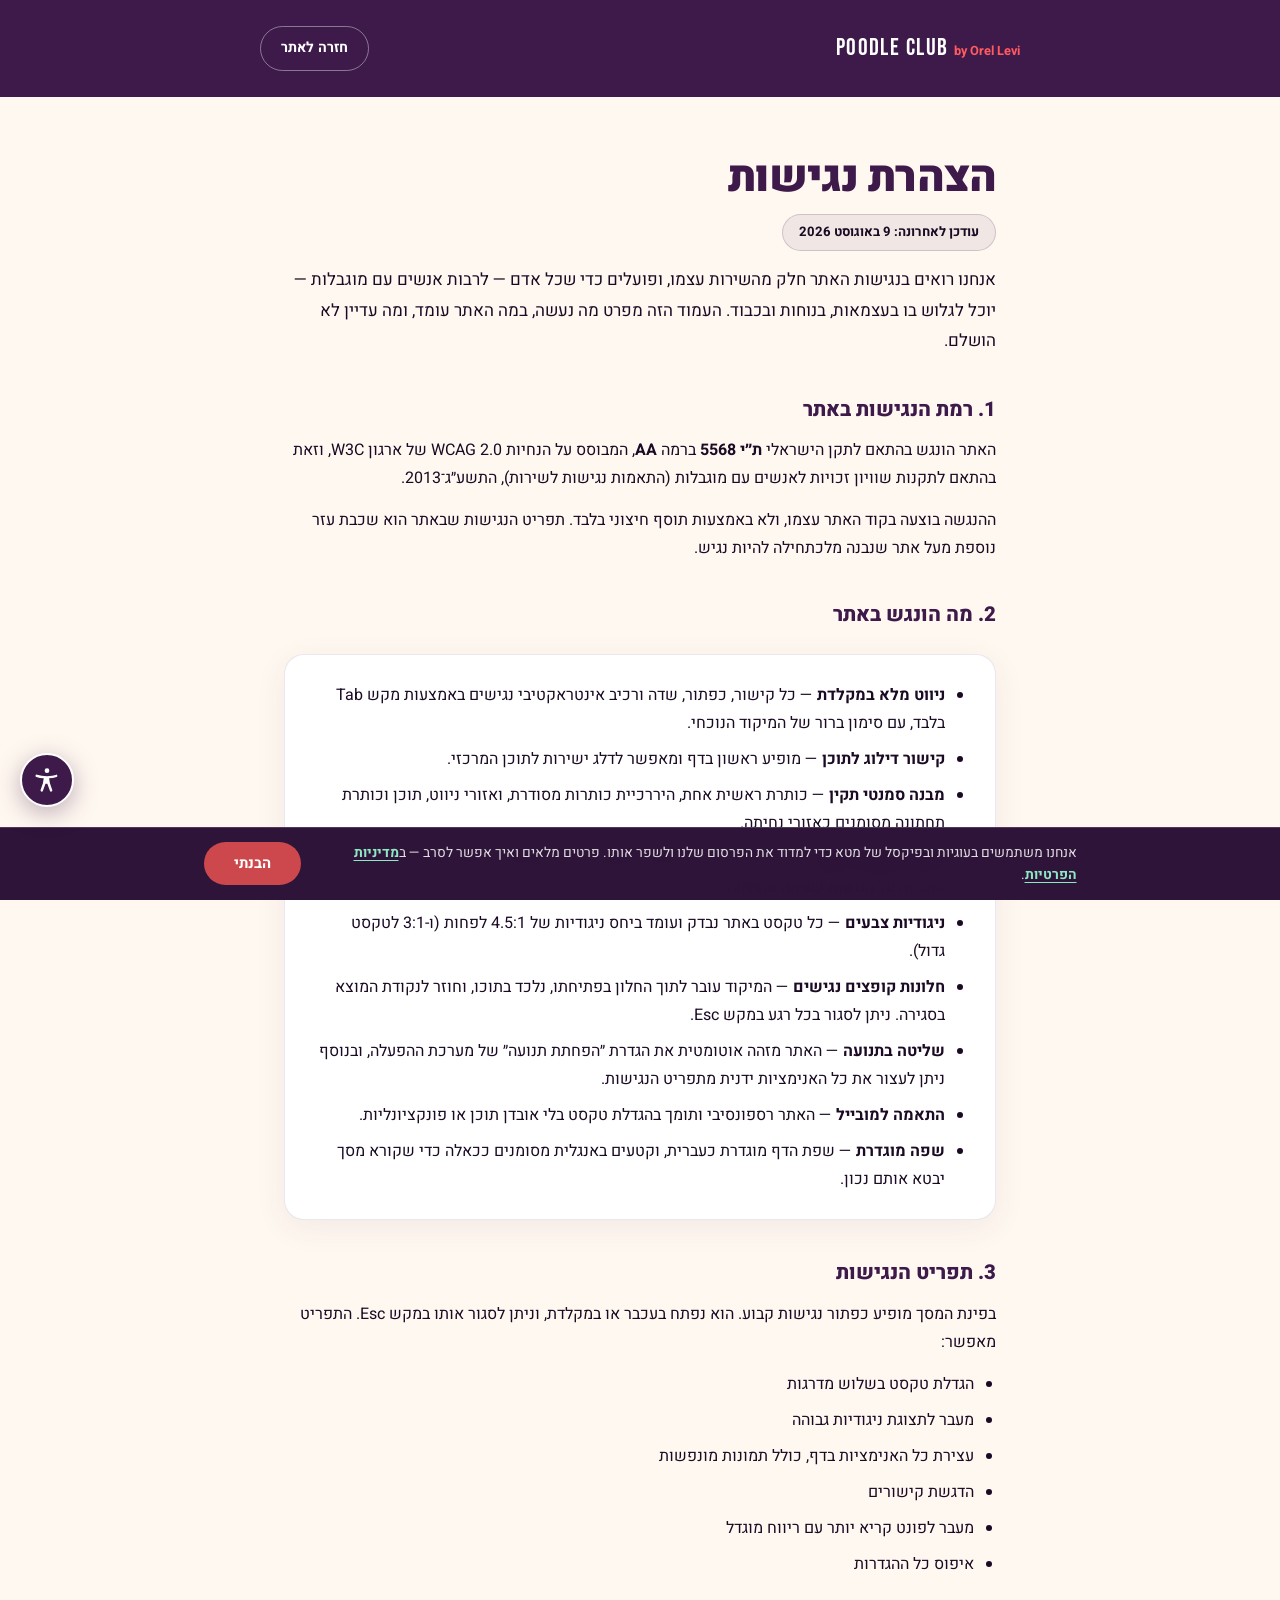
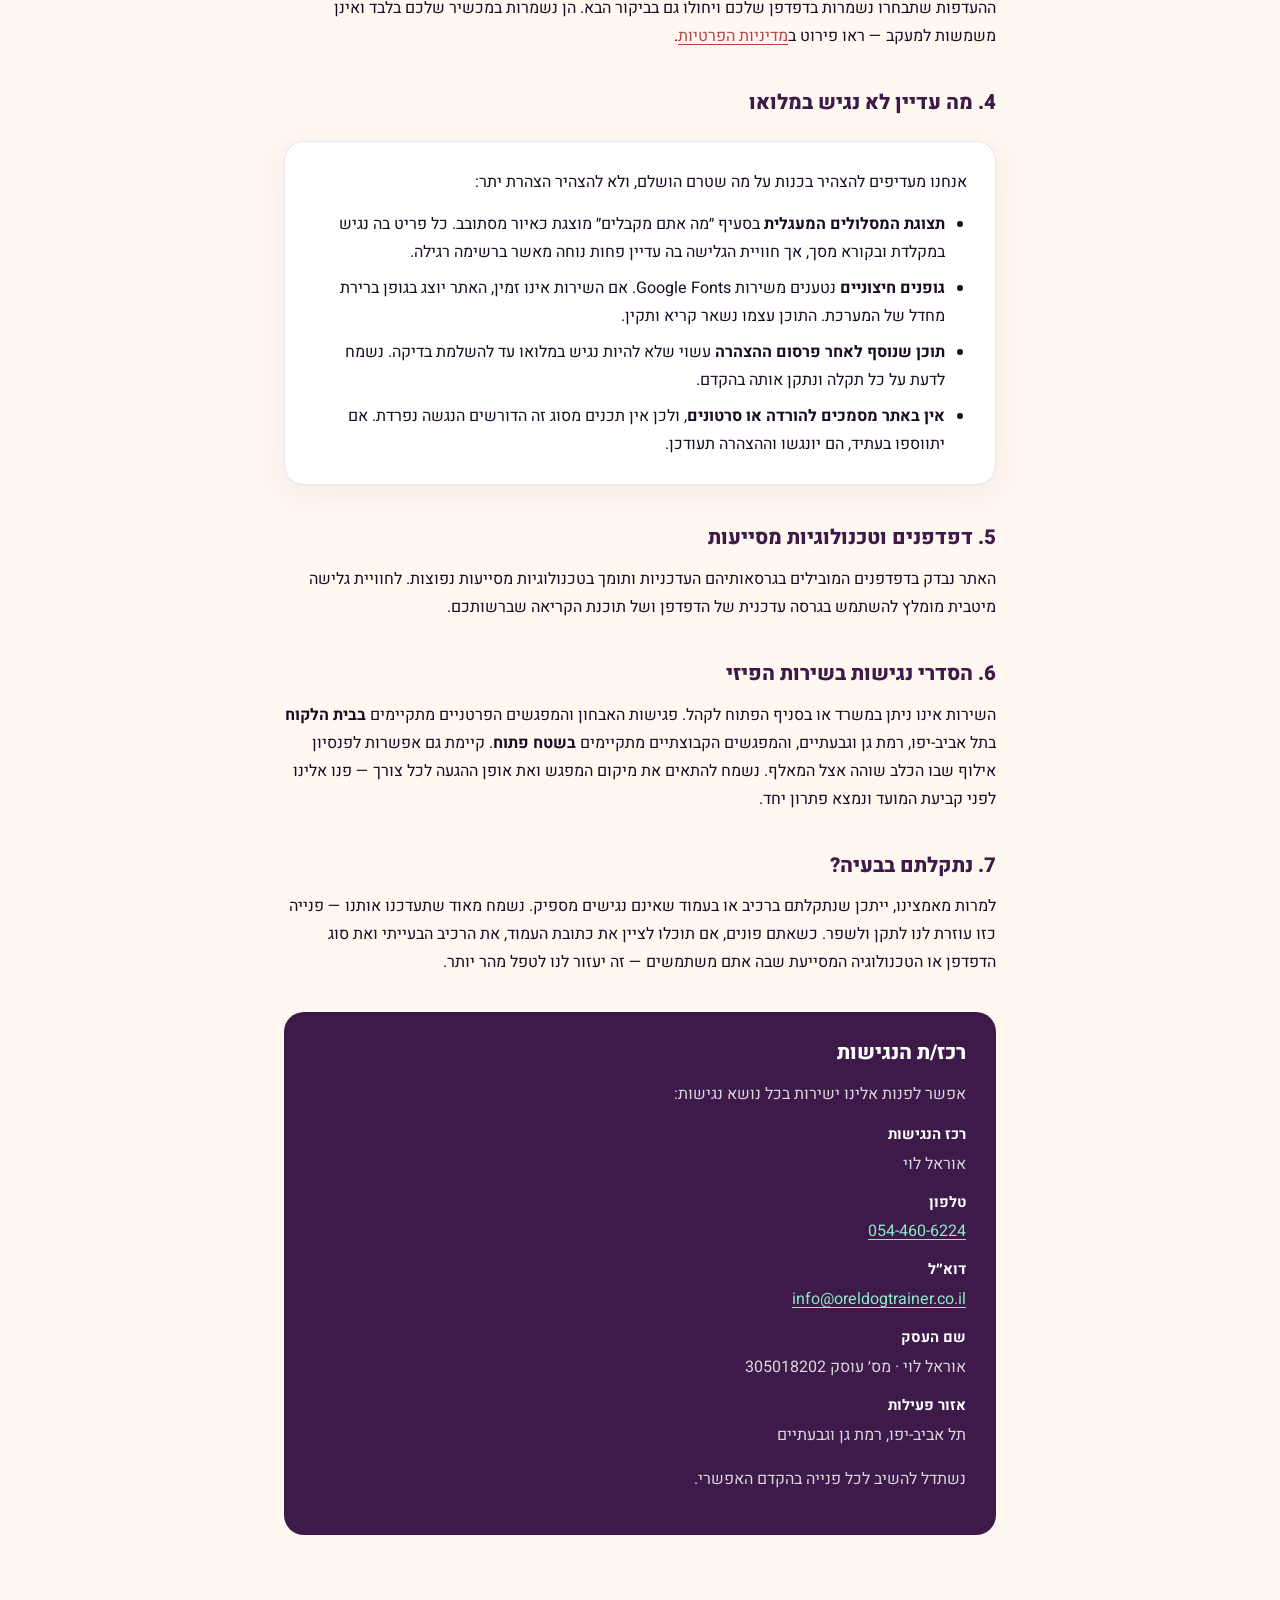
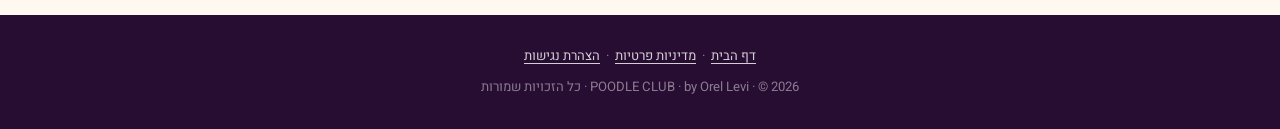
==== commit f3b40af0: "State the service area plainly: three cities, no travel outside them Orel does not travel outside Te" ====
--- a/accessibility.html
+++ b/accessibility.html
@@ -123,7 +123,7 @@
   <h2>6. הסדרי נגישות בשירות הפיזי</h2>
   <p>
     השירות אינו ניתן במשרד או בסניף הפתוח לקהל. פגישות האבחון והמפגשים הפרטניים מתקיימים
-    <strong>בבית הלקוח</strong>, והמפגשים הקבוצתיים מתקיימים <strong>בשטח פתוח</strong>.
+    <strong>בבית הלקוח</strong> בתל אביב-יפו, רמת גן וגבעתיים, והמפגשים הקבוצתיים מתקיימים <strong>בשטח פתוח</strong>. קיימת גם אפשרות לפנסיון אילוף שבו הכלב שוהה אצל המאלף.
     נשמח להתאים את מיקום המפגש ואת אופן ההגעה לכל צורך — פנו אלינו לפני קביעת המועד ונמצא פתרון יחד.
   </p>
 
@@ -148,7 +148,7 @@
       <dt>שם העסק</dt>
       <dd>אוראל לוי · מס׳ עוסק <span dir="ltr">305018202</span></dd>
       <dt>אזור פעילות</dt>
-      <dd>תל אביב והסביבה</dd>
+      <dd>תל אביב-יפו, רמת גן וגבעתיים</dd>
     </dl>
     <p style="margin-top:16px">נשתדל להשיב לכל פנייה בהקדם האפשרי.</p>
   </section>
